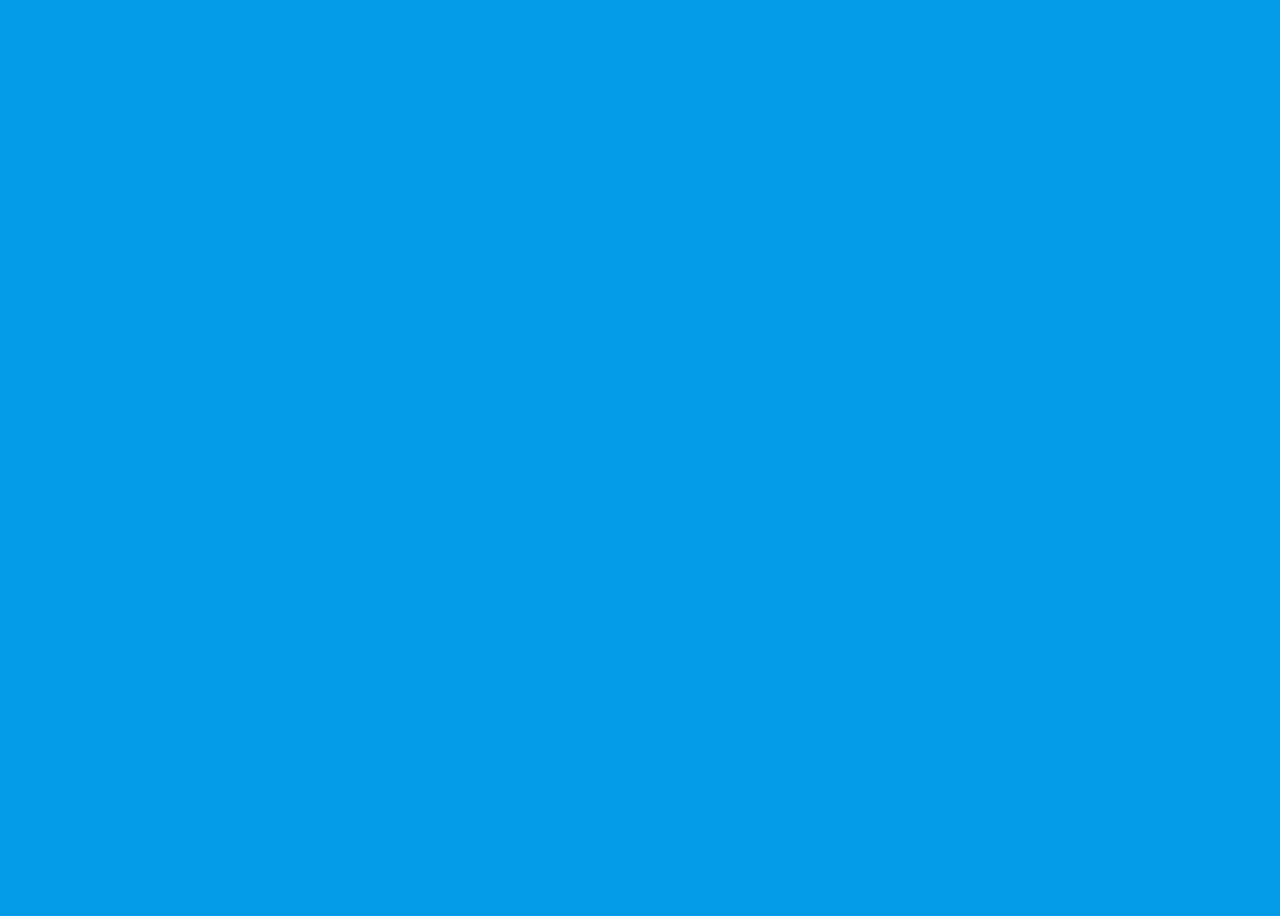
==== index.html @ b47264ec "Add files via upload" ====
<!DOCTYPE html>
<html lang="en" >
<head>
  <meta charset="UTF-8">
  <title>CodePen - landing page ( materialize )</title>
  <meta name="viewport" content="width=device-width, initial-scale=1"><link rel='stylesheet' href='https://cdnjs.cloudflare.com/ajax/libs/materialize/0.97.6/css/materialize.min.css'>
<link rel='stylesheet' href='https://fonts.googleapis.com/icon?family=Material+Icons'>
<link rel='stylesheet' href='https://fonts.googleapis.com/css?family=Architects+Daughter|Roboto&subset=latin,devanagari'>
<link rel='stylesheet' href='https://maxcdn.bootstrapcdn.com/font-awesome/4.5.0/css/font-awesome.min.css'><link rel="stylesheet" href="./style.css">

</head>
<body>
<!-- partial:index.partial.html -->
<body class="welcome">
  <span id="splash-overlay" class="splash"></span>
  <span id="welcome" class="z-depth-4"></span>



  <main class="valign-wrapper">
    <span class="container grey-text text-lighten-1 ">

      <h1 class="title grey-text text-lighten-3">Coming Soon!</h1>

      

    </span>
  </main>

</body>
<!-- partial -->
  <script src='//cdnjs.cloudflare.com/ajax/libs/jquery/2.2.2/jquery.min.js'></script>
<script src='https://cdnjs.cloudflare.com/ajax/libs/materialize/0.97.6/js/materialize.min.js'></script><script  src="./script.js"></script>

</body>
</html>
---- style.css ----
body {
  display: flex;
  min-height: 100vh;
  flex-direction: column;
}

main {
  flex: 1 0 auto;
}

h1.title,
.footer-copyright a {
  font-family: 'Architects Daughter', cursive;
  text-transform: uppercase;
  font-weight: 900;
}

/* start welcome animation */

body.welcome {
  background: #512da8;
  overflow: hidden;
  -webkit-font-smoothing: antialiased;
}

.welcome .splash {
  height: 0px;
  padding: 0px;
  border: 130em solid #039be5;
  position: fixed;
  left: 50%;
  top: 100%;
  display: block;
  box-sizing: initial;
  overflow: hidden;

  border-radius: 50%;
  transform: translate(-50%, -50%);
  -webkit-animation: puff 0.5s 1.8s cubic-bezier(0.55, 0.055, 0.675, 0.19) forwards, borderRadius 0.2s 2.3s linear forwards;
          animation: puff 0.5s 1.8s cubic-bezier(0.55, 0.055, 0.675, 0.19) forwards, borderRadius 0.2s 2.3s linear forwards;
}

.welcome #welcome {
  background: #311b92 ;
  width: 56px;
  height: 56px;
  position: absolute;
  left: 50%;
  top: 50%;
  overflow: hidden;
  opacity: 0;
  transform: translate(-50%, -50%);
  border-radius: 50%;
  -webkit-animation: init 0.5s 0.2s cubic-bezier(0.55, 0.055, 0.675, 0.19) forwards, moveDown 1s 0.8s cubic-bezier(0.6, -0.28, 0.735, 0.045) forwards, moveUp 1s 1.8s cubic-bezier(0.175, 0.885, 0.32, 1.275) forwards, materia 0.5s 2.7s cubic-bezier(0.86, 0, 0.07, 1) forwards, hide 2s 2.9s ease forwards;
          animation: init 0.5s 0.2s cubic-bezier(0.55, 0.055, 0.675, 0.19) forwards, moveDown 1s 0.8s cubic-bezier(0.6, -0.28, 0.735, 0.045) forwards, moveUp 1s 1.8s cubic-bezier(0.175, 0.885, 0.32, 1.275) forwards, materia 0.5s 2.7s cubic-bezier(0.86, 0, 0.07, 1) forwards, hide 2s 2.9s ease forwards;
}

/* moveIn */
.welcome header,
.welcome a.btn {
  opacity: 0;
  -webkit-animation: moveIn 2s 3.1s ease forwards;
          animation: moveIn 2s 3.1s ease forwards;
}

@-webkit-keyframes init {
  0% {
    width: 0px;
    height: 0px;
  }
  100% {
    width: 56px;
    height: 56px;
    margin-top: 0px;
    opacity: 1;
  }
}

@keyframes init {
  0% {
    width: 0px;
    height: 0px;
  }
  100% {
    width: 56px;
    height: 56px;
    margin-top: 0px;
    opacity: 1;
  }
}

@-webkit-keyframes puff {
  0% {
    top: 100%;
    height: 0px;
    padding: 0px;
  }
  100% {
    top: 50%;
    height: 100%;
    padding: 0px 100%;
  }
}

@keyframes puff {
  0% {
    top: 100%;
    height: 0px;
    padding: 0px;
  }
  100% {
    top: 50%;
    height: 100%;
    padding: 0px 100%;
  }
}

@-webkit-keyframes borderRadius {
  0% {
    border-radius: 50%;
  }
  100% {
    border-radius: 0px;
  }
}

@keyframes borderRadius {
  0% {
    border-radius: 50%;
  }
  100% {
    border-radius: 0px;
  }
}

@-webkit-keyframes moveDown {
  0% {
    top: 50%;
  }
  50% {
    top: 40%;
  }
  100% {
    top: 100%;
  }
}

@keyframes moveDown {
  0% {
    top: 50%;
  }
  50% {
    top: 40%;
  }
  100% {
    top: 100%;
  }
}

@-webkit-keyframes moveUp {
  0% {
    background: #311b92;
    top: 100%;
  }
  50% {
    top: 40%;
  }
  100% {
    top: 50%;
    background: #039be5;
  }
}

@keyframes moveUp {
  0% {
    background: #311b92;
    top: 100%;
  }
  50% {
    top: 40%;
  }
  100% {
    top: 50%;
    background: #039be5;
  }
}

@-webkit-keyframes materia {
  0% {
    background: #039be5;
  }
  50% {
    background: #039be5;
    top: 26px;
  }
  100% {
    background: #311b92;
    width: 100%;
    height: 64px;
    border-radius: 0px;
    top: 26px;
  }
}

@keyframes materia {
  0% {
    background: #039be5;
  }
  50% {
    background: #039be5;
    top: 26px;
  }
  100% {
    background: #311b92;
    width: 100%;
    height: 64px;
    border-radius: 0px;
    top: 26px;
  }
}

@-webkit-keyframes moveIn {
  0% {
    opacity: 0;
  }
  100% {
    opacity: 1;
  }
}

@keyframes moveIn {
  0% {
    opacity: 0;
  }
  100% {
    opacity: 1;
  }
}

@-webkit-keyframes hide {
  0% {
    opacity: 1;
  }
  100% {
    opacity: 0;
  }
}

@keyframes hide {
  0% {
    opacity: 1;
  }
  100% {
    opacity: 0;
  }
}
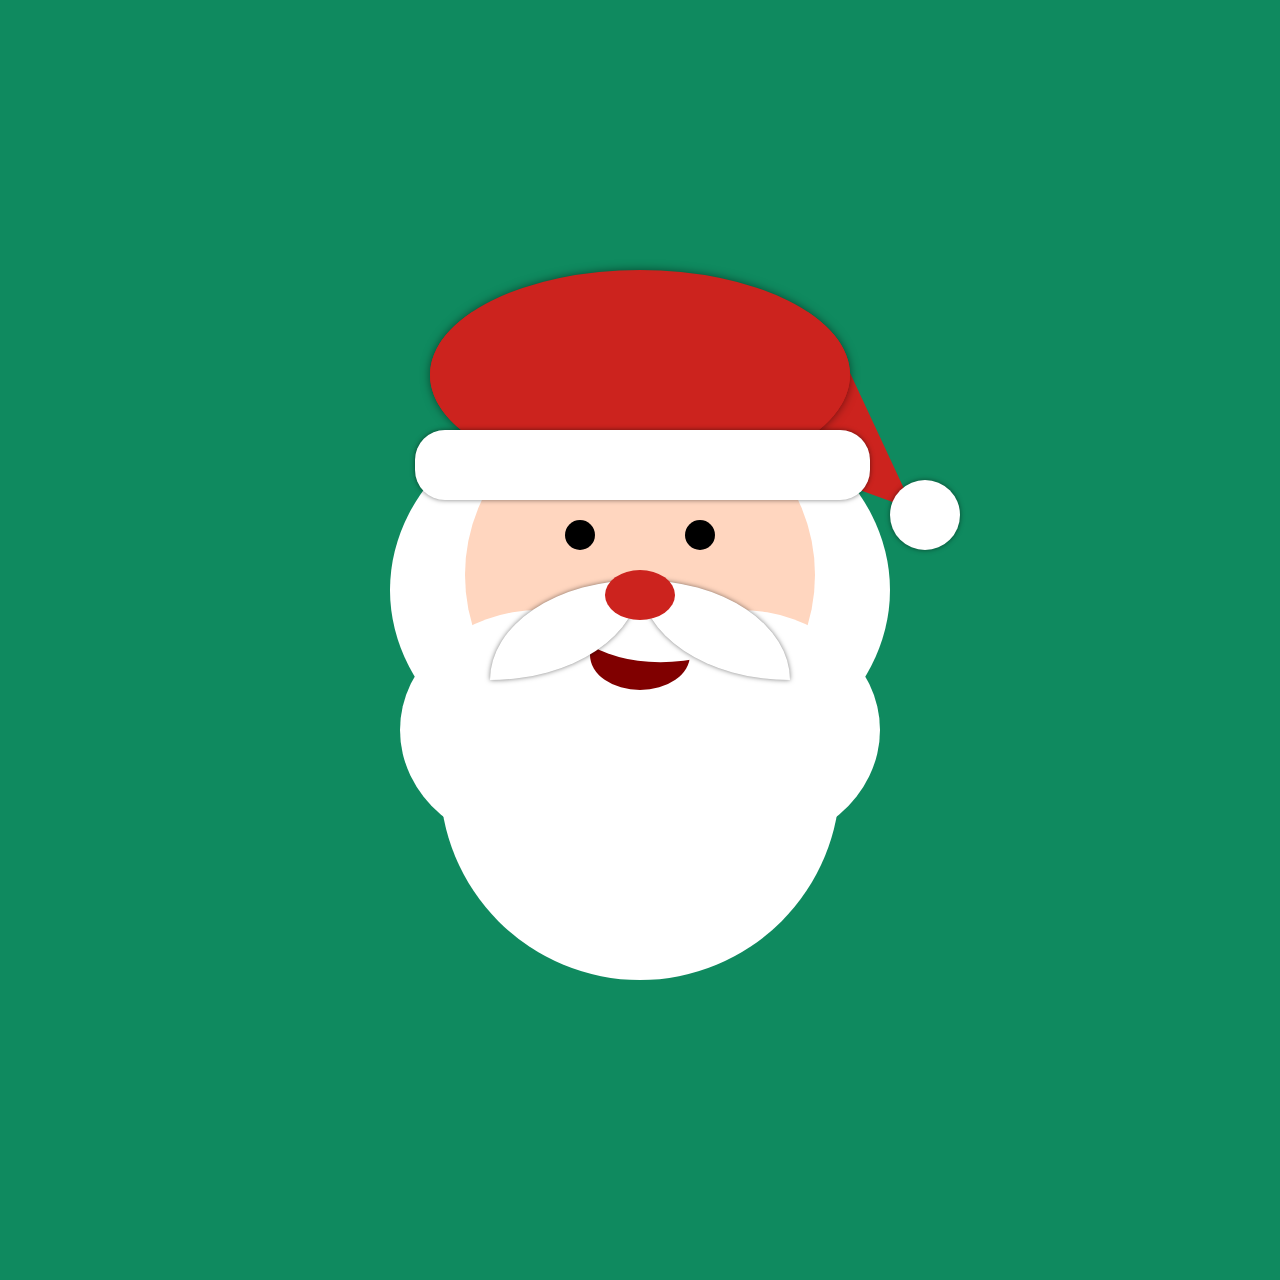
==== commit e12cc767: "Add files via upload" ====
--- a/index.html
+++ b/index.html
@@ -2,35 +2,46 @@
 <html lang="en" >
 <head>
   <meta charset="UTF-8">
-  <title>CodePen - landing page ( materialize )</title>
-  <meta name="viewport" content="width=device-width, initial-scale=1"><link rel='stylesheet' href='https://cdnjs.cloudflare.com/ajax/libs/materialize/0.97.6/css/materialize.min.css'>
-<link rel='stylesheet' href='https://fonts.googleapis.com/icon?family=Material+Icons'>
-<link rel='stylesheet' href='https://fonts.googleapis.com/css?family=Architects+Daughter|Roboto&subset=latin,devanagari'>
-<link rel='stylesheet' href='https://maxcdn.bootstrapcdn.com/font-awesome/4.5.0/css/font-awesome.min.css'><link rel="stylesheet" href="./style.css">
+  <title>Merry Christmas</title>
+  <link rel="stylesheet" href="./style.css">
 
 </head>
 <body>
 <!-- partial:index.partial.html -->
-<body class="welcome">
-  <span id="splash-overlay" class="splash"></span>
-  <span id="welcome" class="z-depth-4"></span>
+<div class="sky"></div>
 
-
-
-  <main class="valign-wrapper">
-    <span class="container grey-text text-lighten-1 ">
-
-      <h1 class="title grey-text text-lighten-3">Coming Soon!</h1>
-
-      
-
-    </span>
-  </main>
-
-</body>
+<div class="message">
+  <h1 class="ho1">
+    HO!
+  </h1>
+  <h1 class="ho2">
+    HO!
+  </h1>
+  <h1 class="ho3">
+    HO!
+  </h1>
+</div>
+<div class="face">
+  <div class="hair"></div>
+  <div class="cap"></div>
+  <div class="captop"></div>
+  <div class="eyes"></div>
+  <div class="nose"></div>
+  <div class="mouth"></div>
+  <div class="mustache"></div>
+  <div class="beard"></div>
+</div>
+<div class="big-Message">
+  <span>Merry Christmas!</span>
+ <br>
+  Christmas without gifts <br>
+  is like a melody without music <br>
+  Now, isn't it? <br>
+  
+  <a href="advent\index.html" style="color:gold">Let's Go?</a>
+</div>
 <!-- partial -->
-  <script src='//cdnjs.cloudflare.com/ajax/libs/jquery/2.2.2/jquery.min.js'></script>
-<script src='https://cdnjs.cloudflare.com/ajax/libs/materialize/0.97.6/js/materialize.min.js'></script><script  src="./script.js"></script>
+  <script src='//cdnjs.cloudflare.com/ajax/libs/jquery/2.1.3/jquery.min.js'></script><script  src="./script.js"></script>
 
 </body>
 </html>
--- a/style.css
+++ b/style.css
@@ -1,256 +1,744 @@
-body {
-  display: flex;
-  min-height: 100vh;
-  flex-direction: column;
-}
-
-main {
-  flex: 1 0 auto;
-}
-
-h1.title,
-.footer-copyright a {
-  font-family: 'Architects Daughter', cursive;
-  text-transform: uppercase;
-  font-weight: 900;
-}
-
-/* start welcome animation */
-
-body.welcome {
-  background: #512da8;
-  overflow: hidden;
-  -webkit-font-smoothing: antialiased;
-}
-
-.welcome .splash {
-  height: 0px;
-  padding: 0px;
-  border: 130em solid #039be5;
-  position: fixed;
-  left: 50%;
-  top: 100%;
+@import url(https://fonts.googleapis.com/css?family=Caveat+Brush);
+body{
+  background:#0F8A5F;
+  margin-top:300px;
+}
+.audio-player{
+  background:rgba(0,0,0,.5);
+  padding:1em;
+  width:300px;
+  height:32px;
+  position:absolute;
+  top:50%;
+  left:0;
+  transition:all .5s ease;
+}
+#audplayer{
+  z-index:300;
+  position:absolute;
+}
+.audio-player:after,.trig{
+  content:"*";
+  display:block;
+  position:absolute;
+  width:64px;
+  height:64px;
+background:rgba(0,0,0,.5);
+  top:0;
+  right:-65px;
+  text-align:center;
+  color:white;
+  font-size:4em;
+  font-weight:bold;
+  line-height:85px;
+  z-index:200;
+  cursor:pointer;
+}
+.trig{
+  background:transparent;
+  z-index:500;
+}
+.big-Message{
+  width:600px;
+  text-align:center;
+  color:#fff;
+  font-size:3em;
+  font-family: 'Caveat Brush', cursive; 
+  position:absolute;
+  top:220px;
+  left:50%;
+  margin-left:-400px;
+  background:rgba(0,0,0,.7);
+  border-radius:100%;
+  padding:4em 2em;
+  z-index:400;
+  opacity:0;
+  transition: opacity 1s ease;
+}
+.big-Message:hover{
+   opacity:1;
+}
+.big-Message span{
+  display:block;
+  font-size:1.75em;
+}
+.hide{
+  left:-330px;
+}
+.message{
+  position:relative;
+  width:700px;
+
+  margin:auto;
+  height:100px;
+
+}
+h1{ font-family: 'Caveat Brush', cursive; 
+  font-size:0;
+  color:#fff;
+  position:absolute;
+  margin:0;
+  top:0;
+
+}
+.ho1{
+  transform:rotate(-15deg);
+  
+    -webkit-animation: ho 5s infinite;
+  
+            animation: ho 5s infinite;
+ 
+}
+.ho3{
+  right:0;
+  transform:rotate(15deg);
+ 
+    -webkit-animation: ho 5s infinite;
+ 
+            animation: ho 5s infinite;
+   -webkit-animation-delay:2s;
+           animation-delay:2s;
+}
+.ho2{
+  left:35%;
+  
+  -webkit-animation: ho2 5s infinite;
+  
+          animation: ho2 5s infinite;
+  -webkit-animation-delay:1s;
+          animation-delay:1s;
+}
+.face{
+  width:350px;
+  height:350px;
+  border-radius:100%;
+  background: #FFD6BF;
+  margin: auto;
+  position:relative;
+  }
+.hair{
+  width:500px;
+  height:400px;
+  background:white;
+  position:absolute;
+  top:-10px;
+  left:-75px;
+  border-radius:100%;
+  z-index:-1;
+  -webkit-animation: hair 1s infinite;
+          animation: hair 1s infinite;
+}
+.cap{
+  width:0%;
+  height:0%;
+  border-radius:100%;
+  background:#CC231E;
+  border:210px solid #CC231E;
+  border-bottom:0;
+  position:absolute;
+  top:-130px;
+  left:-35px;
+   box-shadow:0 0 10px rgba(0,0,0,.5);
+  -webkit-animation: cap 1s infinite;
+          animation: cap 1s infinite;
+}
+.cap:before{
+  width:0;
+  height:0;
+  position:absolute;
+  display:block;
+  content:"";
+  border:70px solid #CC231E;
+  border-top-color: transparent;
+  border-right-color: transparent;
+  left:162px;
+  top:-130px;
+  transform:rotate(20deg);
+  z-index:-1;
+  -webkit-animation: caprotate 1s infinite;
+          animation: caprotate 1s infinite;
+}
+.cap:after{
+  width:70px;
+  height:70px;
+  position:absolute;
+  display:block;
+  content:"";
+  background:white;
+  border-radius:100%;
+  left:250px;
+  -webkit-animation: capball 1s infinite;
+          animation: capball 1s infinite;
+  box-shadow:0 0 5px rgba(0,0,0,.5);
+}
+.captop{
+  width:130%;
+  height:70px;
+  border-radius:30px;
+  background:white;
+  position:absolute;
+  left:-50px;
+  top:30px;
+  box-shadow:0 0 5px rgba(0,0,0,.5);
+  -webkit-animation: captop 1s infinite;
+          animation: captop 1s infinite;
+}
+.mouth{
+  width:100px;
+  height:70px;
+  border-radius:100%;
+  background:maroon;
+  position:absolute;
+  top:220px;
+  left:125px;
+  z-index:70;
+  -webkit-animation: mouth .75s infinite;
+          animation: mouth .75s infinite;
+}
+.mouth:after,.mouth:before{
+  content:"";
+  display:block;
+  position:absolute;
+  background:white;
+   width:120%;
+  height:100%;
+  border-radius:0 100%;
+  top:-20px;
+  left:-20px;
+   transform:rotate(-10deg);
+}
+.mouth:before{
+    display:none;
+}
+.beard:before,.beard:after{
+   content:"";
+  width:70%;
+  height:60%;
+  background:white;
+  display:block;
+  border-radius:100%;
+  position:absolute;
+  
+}
+.beard:before{
+   left:-40px;
+  top:30px;
+}
+.beard:after{
+  right:-40px;
+  top:30px;
+}
+.eyes{
+  position:absolute;
+
+  width:150px;
+  height:30px;
+  left:100px;
+  top:120px;
+  -webkit-animation: blink 2s infinite;
+          animation: blink 2s infinite;
+}
+.eyes:before,.eyes:after{
+  content:"";
+  height:100%;
+  width:30px;
+  background:black;
+  display:block;
+  position:absolute;
+
+  border-radius:100%;
+}
+.eyes:after{
+   right:0px;
+}
+.nose{
+   width:70px;
+  height:50px;
+  border-radius:100%;
+  background: #CC231E;
+  position:absolute;
+  left:140px;
+  top:170px;
+  z-index:100;
+  -webkit-animation: nose .75s infinite;
+          animation: nose .75s infinite;
+}
+.mustache{
+  position:absolute;
+  width:300px;
+  height:100px;
+  left:25px;
+  top:180px;
+  
+}
+.mustache:before, .mustache:after{
+  content:"";
+  width:50%;
+  height:100%;
+  background:white;
+  display:block;
+  border-radius:100% 0;
+  position:absolute;
+  box-shadow:0 0 5px rgba(0,0,0,.5);
+  z-index:80;
+}
+.mustache:after{
+    right:0;
+  border-radius:0 100%;
+}
+.mustache {
+  -webkit-animation: pulse .75s infinite;
+          animation: pulse .75s infinite;
+}
+.beard{
+  width:400px;
+  height:400px;
+  background:white;
+  position:absolute;
+  top:180px;
+  left:-25px;
+  border-radius:100%;
+  -webkit-animation: beard .75s infinite;
+          animation: beard .75s infinite;
+}
+.beard:before,.beard:after{
+   content:"";
+  width:70%;
+  height:60%;
+  background:white;
+  display:block;
+  border-radius:100%;
+  position:absolute;
+  
+}
+.beard:before{
+   left:-40px;
+  top:30px;
+}
+.beard:after{
+  right:-40px;
+  top:30px;
+}
+@-webkit-keyframes nose {
+  0% {
+   
+    top:170px;
+  }
+  50% {
+
+    top:160px;
+  }
+  100% {
+
+    top:170px;
+  }
+}
+@keyframes nose {
+  0% {
+   
+    top:170px;
+  }
+  50% {
+
+    top:160px;
+  }
+  100% {
+
+    top:170px;
+  }
+}
+@-webkit-keyframes pulse {
+  0% {
+    height:100px;
+    top:180px;
+  }
+  50% {
+   height:90px;
+    top:170px;
+  }
+  100% {
+   height:100px;
+    top:180px;
+  }
+}
+@keyframes pulse {
+  0% {
+    height:100px;
+    top:180px;
+  }
+  50% {
+   height:90px;
+    top:170px;
+  }
+  100% {
+   height:100px;
+    top:180px;
+  }
+}
+@-webkit-keyframes beard {
+  0% {
+    height:400px;
+    top:180px;
+  }
+  50% {
+   height:390px;
+    top:170px;
+  }
+  100% {
+   height:400px;
+    top:180px;
+  }
+}
+@keyframes beard {
+  0% {
+    height:400px;
+    top:180px;
+  }
+  50% {
+   height:390px;
+    top:170px;
+  }
+  100% {
+   height:400px;
+    top:180px;
+  }
+}
+@-webkit-keyframes blink {
+  0% {
+
+    height:30px;
+    top:120px;
+  }
+  5% {
+  
+    height:0;
+    top:140px;
+  }
+  10% {
+    height:30px;
+    top:120px;
+  }
+  
+
+  100% {
+ 
+    height:30px;
+    top:120px;
+  }
+  
+}
+@keyframes blink {
+  0% {
+
+    height:30px;
+    top:120px;
+  }
+  5% {
+  
+    height:0;
+    top:140px;
+  }
+  10% {
+    height:30px;
+    top:120px;
+  }
+  
+
+  100% {
+ 
+    height:30px;
+    top:120px;
+  }
+  
+}
+@-webkit-keyframes mouth {
+  0%{
+    
+top:220px;
+  }
+  50%{
+    top:200px;
+
+  }
+  100%{
+    top:220px;
+
+  }
+}
+@keyframes mouth {
+  0%{
+    
+top:220px;
+  }
+  50%{
+    top:200px;
+
+  }
+  100%{
+    top:220px;
+
+  }
+}
+@-webkit-keyframes mouthlip {
+  0%{
+
+  height:100%;
+  top:-20px;
+  left:-20px;
+  }
+  20%{
+    height:50%;
+    width:50%;
+  top:-50px;
+  left:-40px;
+  }
+  30%{
+     height:100%;
+  top:-20px;
+  left:-20px;
+  }
+}
+@keyframes mouthlip {
+  0%{
+
+  height:100%;
+  top:-20px;
+  left:-20px;
+  }
+  20%{
+    height:50%;
+    width:50%;
+  top:-50px;
+  left:-40px;
+  }
+  30%{
+     height:100%;
+  top:-20px;
+  left:-20px;
+  }
+}
+@-webkit-keyframes caprotate{
+  0%{
+
+  transform:rotate(20deg);
+  }
+  50%{
+   transform:rotate(25deg);
+    left:160px;
+    top:-120px;
+  }
+  100%{
+   transform:rotate(20deg);
+  }
+}
+@keyframes caprotate{
+  0%{
+
+  transform:rotate(20deg);
+  }
+  50%{
+   transform:rotate(25deg);
+    left:160px;
+    top:-120px;
+  }
+  100%{
+   transform:rotate(20deg);
+  }
+}
+@-webkit-keyframes capball{
+  0%{
+
+
+  }
+  50%{
+    left:220px;
+    top:-10px;
+  }
+  100%{
+
+  }
+}
+@keyframes capball{
+  0%{
+
+
+  }
+  50%{
+    left:220px;
+    top:-10px;
+  }
+  100%{
+
+  }
+}
+@-webkit-keyframes cap{
+  0%{
+
+
+  }
+  50%{
+   top:-110px;
+  }
+  100%{
+
+  }
+}
+@keyframes cap{
+  0%{
+
+
+  }
+  50%{
+   top:-110px;
+  }
+  100%{
+
+  }
+}
+@-webkit-keyframes captop{
+  0%{
+
+
+  }
+  50%{
+   top:40px;
+     height:65px;
+  }
+  100%{
+
+  }
+}
+@keyframes captop{
+  0%{
+
+
+  }
+  50%{
+   top:40px;
+     height:65px;
+  }
+  100%{
+
+  }
+}
+@-webkit-keyframes hair{
+  0%{
+
+
+  }
+  50%{
+   width:490px;
+
+  left:-70px;
+  }
+  100%{
+
+  }
+}
+@keyframes hair{
+  0%{
+
+
+  }
+  50%{
+   width:490px;
+
+  left:-70px;
+  }
+  100%{
+
+  }
+}
+@-webkit-keyframes ho{
+  0%{
+    font-size:0;
+    opacity:0;
+    top:0;
+  }
+  50%{
+   font-size:10em;
+    opacity:1;
+    top:-200px;
+  }
+  90%{
+   font-size:10em;
+    opacity:1;
+    top:-200px;
+  }
+  100%{
+  font-size:0;
+    opacity:0;
+  }
+}
+@keyframes ho{
+  0%{
+    font-size:0;
+    opacity:0;
+    top:0;
+  }
+  50%{
+   font-size:10em;
+    opacity:1;
+    top:-200px;
+  }
+  90%{
+   font-size:10em;
+    opacity:1;
+    top:-200px;
+  }
+  100%{
+  font-size:0;
+    opacity:0;
+  }
+}
+@-webkit-keyframes ho2{
+  0%{
+    font-size:0;
+    opacity:0;
+    top:0;
+  }
+  50%{
+   font-size:10em;
+    opacity:1;
+    top:-250px;
+  }
+  90%{
+   font-size:10em;
+    opacity:1;
+    top:-250px;
+  }
+  100%{
+  font-size:0;
+    opacity:0;
+  }
+}
+@keyframes ho2{
+  0%{
+    font-size:0;
+    opacity:0;
+    top:0;
+  }
+  50%{
+   font-size:10em;
+    opacity:1;
+    top:-250px;
+  }
+  90%{
+   font-size:10em;
+    opacity:1;
+    top:-250px;
+  }
+  100%{
+  font-size:0;
+    opacity:0;
+  }
+}
+.sky {
+  height: 100vw;
+  color: #FFF;
   display: block;
-  box-sizing: initial;
-  overflow: hidden;
-
-  border-radius: 50%;
-  transform: translate(-50%, -50%);
-  -webkit-animation: puff 0.5s 1.8s cubic-bezier(0.55, 0.055, 0.675, 0.19) forwards, borderRadius 0.2s 2.3s linear forwards;
-          animation: puff 0.5s 1.8s cubic-bezier(0.55, 0.055, 0.675, 0.19) forwards, borderRadius 0.2s 2.3s linear forwards;
-}
-
-.welcome #welcome {
-  background: #311b92 ;
-  width: 56px;
-  height: 56px;
-  position: absolute;
-  left: 50%;
-  top: 50%;
-  overflow: hidden;
-  opacity: 0;
-  transform: translate(-50%, -50%);
-  border-radius: 50%;
-  -webkit-animation: init 0.5s 0.2s cubic-bezier(0.55, 0.055, 0.675, 0.19) forwards, moveDown 1s 0.8s cubic-bezier(0.6, -0.28, 0.735, 0.045) forwards, moveUp 1s 1.8s cubic-bezier(0.175, 0.885, 0.32, 1.275) forwards, materia 0.5s 2.7s cubic-bezier(0.86, 0, 0.07, 1) forwards, hide 2s 2.9s ease forwards;
-          animation: init 0.5s 0.2s cubic-bezier(0.55, 0.055, 0.675, 0.19) forwards, moveDown 1s 0.8s cubic-bezier(0.6, -0.28, 0.735, 0.045) forwards, moveUp 1s 1.8s cubic-bezier(0.175, 0.885, 0.32, 1.275) forwards, materia 0.5s 2.7s cubic-bezier(0.86, 0, 0.07, 1) forwards, hide 2s 2.9s ease forwards;
-}
-
-/* moveIn */
-.welcome header,
-.welcome a.btn {
-  opacity: 0;
-  -webkit-animation: moveIn 2s 3.1s ease forwards;
-          animation: moveIn 2s 3.1s ease forwards;
-}
-
-@-webkit-keyframes init {
-  0% {
-    width: 0px;
-    height: 0px;
-  }
-  100% {
-    width: 56px;
-    height: 56px;
-    margin-top: 0px;
-    opacity: 1;
-  }
-}
-
-@keyframes init {
-  0% {
-    width: 0px;
-    height: 0px;
-  }
-  100% {
-    width: 56px;
-    height: 56px;
-    margin-top: 0px;
-    opacity: 1;
-  }
-}
-
-@-webkit-keyframes puff {
-  0% {
-    top: 100%;
-    height: 0px;
-    padding: 0px;
-  }
-  100% {
-    top: 50%;
-    height: 100%;
-    padding: 0px 100%;
-  }
-}
-
-@keyframes puff {
-  0% {
-    top: 100%;
-    height: 0px;
-    padding: 0px;
-  }
-  100% {
-    top: 50%;
-    height: 100%;
-    padding: 0px 100%;
-  }
-}
-
-@-webkit-keyframes borderRadius {
-  0% {
-    border-radius: 50%;
-  }
-  100% {
-    border-radius: 0px;
-  }
-}
-
-@keyframes borderRadius {
-  0% {
-    border-radius: 50%;
-  }
-  100% {
-    border-radius: 0px;
-  }
-}
-
-@-webkit-keyframes moveDown {
-  0% {
-    top: 50%;
-  }
-  50% {
-    top: 40%;
-  }
-  100% {
-    top: 100%;
-  }
-}
-
-@keyframes moveDown {
-  0% {
-    top: 50%;
-  }
-  50% {
-    top: 40%;
-  }
-  100% {
-    top: 100%;
-  }
-}
-
-@-webkit-keyframes moveUp {
-  0% {
-    background: #311b92;
-    top: 100%;
-  }
-  50% {
-    top: 40%;
-  }
-  100% {
-    top: 50%;
-    background: #039be5;
-  }
-}
-
-@keyframes moveUp {
-  0% {
-    background: #311b92;
-    top: 100%;
-  }
-  50% {
-    top: 40%;
-  }
-  100% {
-    top: 50%;
-    background: #039be5;
-  }
-}
-
-@-webkit-keyframes materia {
-  0% {
-    background: #039be5;
-  }
-  50% {
-    background: #039be5;
-    top: 26px;
-  }
-  100% {
-    background: #311b92;
-    width: 100%;
-    height: 64px;
-    border-radius: 0px;
-    top: 26px;
-  }
-}
-
-@keyframes materia {
-  0% {
-    background: #039be5;
-  }
-  50% {
-    background: #039be5;
-    top: 26px;
-  }
-  100% {
-    background: #311b92;
-    width: 100%;
-    height: 64px;
-    border-radius: 0px;
-    top: 26px;
-  }
-}
-
-@-webkit-keyframes moveIn {
-  0% {
-    opacity: 0;
-  }
-  100% {
-    opacity: 1;
-  }
-}
-
-@keyframes moveIn {
-  0% {
-    opacity: 0;
-  }
-  100% {
-    opacity: 1;
-  }
-}
-
-@-webkit-keyframes hide {
-  0% {
-    opacity: 1;
-  }
-  100% {
-    opacity: 0;
-  }
-}
-
-@keyframes hide {
-  0% {
-    opacity: 1;
-  }
-  100% {
-    opacity: 0;
-  }
+  position:absolute;
+  width:100%;
+  top:0;
+  left:0;
 }